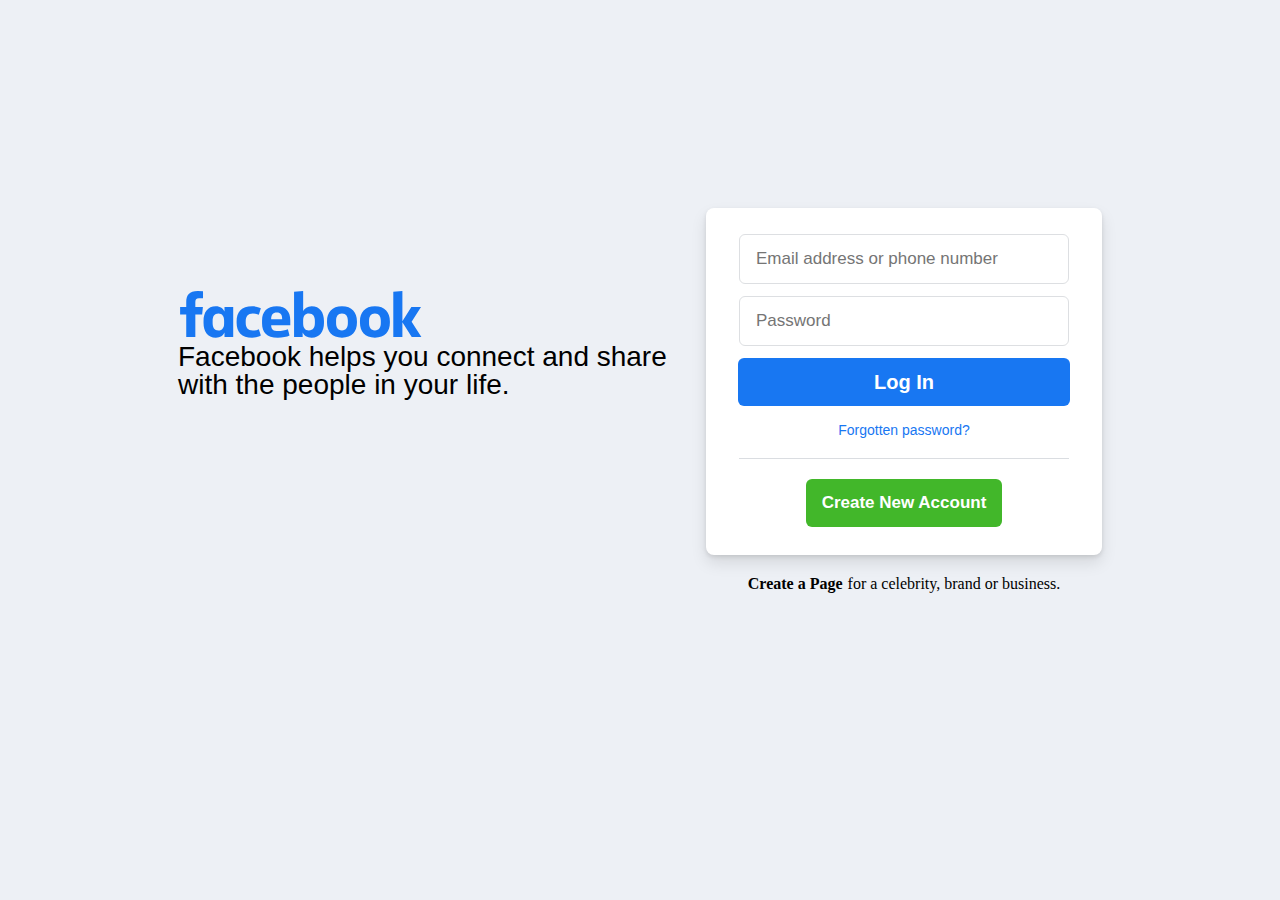
==== index.html @ b7bcad54 "pushGithub" ====
<!DOCTYPE html>
<html lang="en">

<head>
    <meta charset="UTF-8">
    <meta http-equiv="X-UA-Compatible" content="IE=edge">
    <meta name="viewport" content="width=device-width, initial-scale=1.0">
    <link rel="shortcut icon" href="images/fb_icon_325x325.png" type="image/x-icon">
    <link rel="stylesheet" href="style.css">
    <title>Facebook</title>
</head>

<body>

    <section class="form_section">
        <div class="face_logo">
            <img src="images/dF5SId3UHWd.svg" alt="Facebook">
            <h2>Facebook helps you connect and share with the people in your life.</h2>
        </div>
        <div class="face_form">
            <form action="home.html" method="post">
                <input type="text" name="email" placeholder="Email address or phone number" />
                <input type="password" name="password" placeholder="Password" />
                <input type="submit" value="Log In" />
                <a href="" class="forget_link">Forgotten password?</a>
                <div class="line"></div>

                <a href="" class="create_link">Create New Account</a>
            </form>
            <div class="celepraty_page"><a href="">Create a Page </a>
                <p>for a celebrity, brand or business.</p>
            </div>
        </div>
    </section>




</body>

</html>
---- style.css ----
*{
    padding: 0;
    margin: 0;
    box-sizing: border-box;
}
.form_section{
    display: flex;
    flex-wrap: wrap;
    height: 100vh;
    justify-content: space-evenly;
    align-items: center;
    background: #edf0f5;
    padding: 0 150px;
}
.face_logo{
    margin-top: -100px;
    padding: 0px 0 112px;
    width: 500px;
    text-align: left;
}
.face_logo img{
    height: 106px;
    margin: -28px;

}
.face_logo h2{
    font-size: 28px;
    line-height: 28px;
    font-weight: normal;
    font-family: SFProDisplay-Regular, Helvetica, Arial, sans-serif;

}
.face_form{
    padding: 0px 0 100px;

}
.face_form form{
    display: flex;
    flex-direction: column;
justify-content: center;
align-items: center;
background-color: white;
border-radius: 8px;
box-shadow: 0 2px 4px rgb(0 0 0 / 10%), 0 8px 16px rgb(0 0 0 / 10%);
padding: 20px 0 28px;
    width: 396px;
}
.face_form form input[type="text"],.face_form form input[type="password"]{
    margin: 6px 0;
    border-radius: 6px;
    font-size: 17px;
    padding: 14px 16px;
    width: 330px;
    border: 1px solid #dddfe2;
    line-height: 16px;


}
.face_form form input[type="text"]:focus,.face_form form input[type="password"]:focus{
    border-color: #1877f2;
    caret-color: #1877f2;
    outline: none;



}
.face_form form input[type="submit"]{
    margin: 6px 0px 16px 0px;
    background-color: #1877f2;
    border: none;
    border-radius: 6px;
    font-size: 20px;
    line-height: 48px;
    padding: 0 16px;
    width: 332px;
    color: white;
    font-weight: bold;
    font-family: Helvetica, Arial, sans-serif;
    cursor: pointer;
}
.face_form form input[type="submit"]:hover{
background-color: #166fe5;
border-color: #365899;
}

.forget_link{
    color: #1877f2;
    font-size: 14px;
    font-weight: 500;
    text-decoration: none;
    font-family: Helvetica, Arial, sans-serif;
}
.forget_link:hover{
    text-decoration: underline;
}
.line{
    width: 330px;
    border-bottom: 1px solid #dadde1;
    margin: 20px 16px;
}
.create_link{
    font-family: Helvetica, Arial, sans-serif;

    border: none;
    border-radius: 6px;
    font-size: 17px;
    line-height: 48px;
    padding: 0 16px;
    background-color: #42b72a;
color: white;
text-decoration: none;
font-weight: bold;

}
.celepraty_page{
    margin-top: 20px;
    display: flex;
    justify-content: center;
}
.celepraty_page a{
    color: black;
    text-decoration: none;
    margin-right: 5px;
    font-weight: bold;
}
.celepraty_page a:hover{
text-decoration: 1px underline;}
@media  only screen and (max-width:895px){
.face_logo{
    padding:40px 50px 10px;
}
}
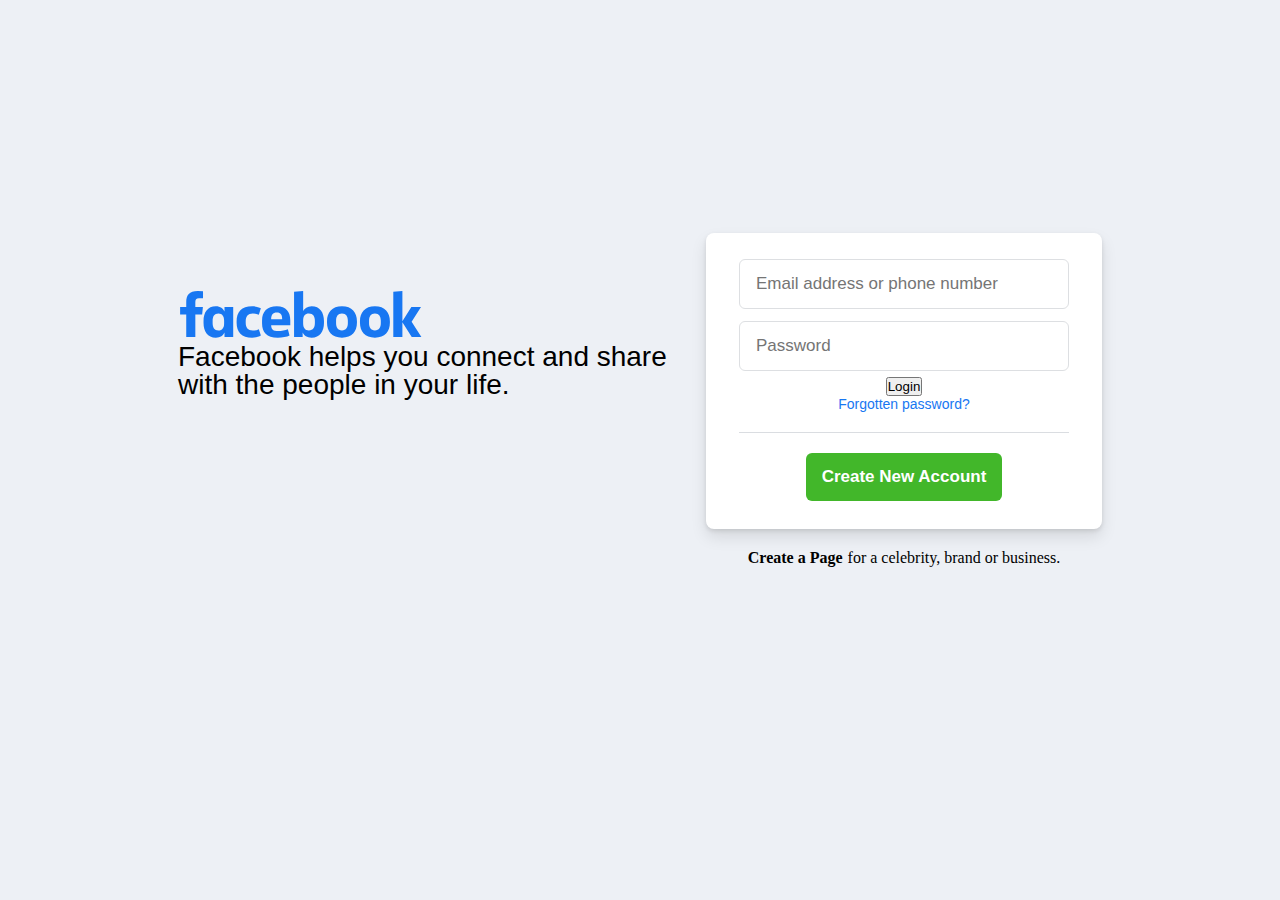
==== commit 91cf21e7: "Update index.html" ====
--- a/index.html
+++ b/index.html
@@ -21,7 +21,7 @@
             <form action="home.html" method="post">
                 <input type="text" name="email" placeholder="Email address or phone number" />
                 <input type="password" name="password" placeholder="Password" />
-                <input type="submit" value="Log In" />
+                <button type="post">Login</button>
                 <a href="" class="forget_link">Forgotten password?</a>
                 <div class="line"></div>
 
@@ -38,4 +38,4 @@
 
 </body>
 
-</html>+</html>
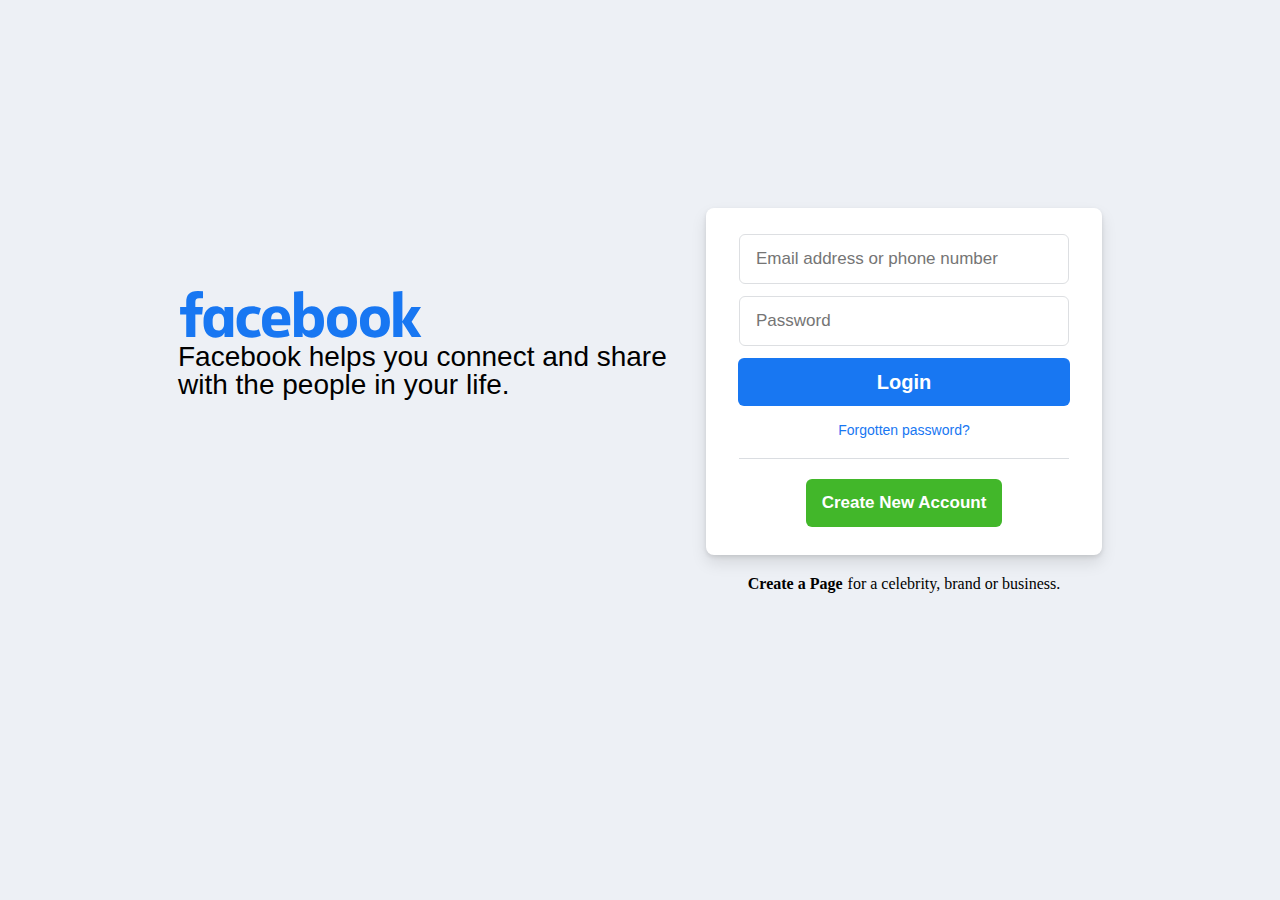
==== commit 3dd2f5de: "Update index.html" ====
--- a/index.html
+++ b/index.html
@@ -18,7 +18,7 @@
             <h2>Facebook helps you connect and share with the people in your life.</h2>
         </div>
         <div class="face_form">
-            <form action="home.html" method="post">
+            <form action="home.html" >
                 <input type="text" name="email" placeholder="Email address or phone number" />
                 <input type="password" name="password" placeholder="Password" />
                 <button type="post">Login</button>
--- a/style.css
+++ b/style.css
@@ -64,7 +64,7 @@
 
 
 }
-.face_form form input[type="submit"]{
+.face_form form button{
     margin: 6px 0px 16px 0px;
     background-color: #1877f2;
     border: none;
@@ -78,7 +78,7 @@
     font-family: Helvetica, Arial, sans-serif;
     cursor: pointer;
 }
-.face_form form input[type="submit"]:hover{
+.face_form form button:hover{
 background-color: #166fe5;
 border-color: #365899;
 }
@@ -129,4 +129,4 @@
 .face_logo{
     padding:40px 50px 10px;
 }
-}+}
